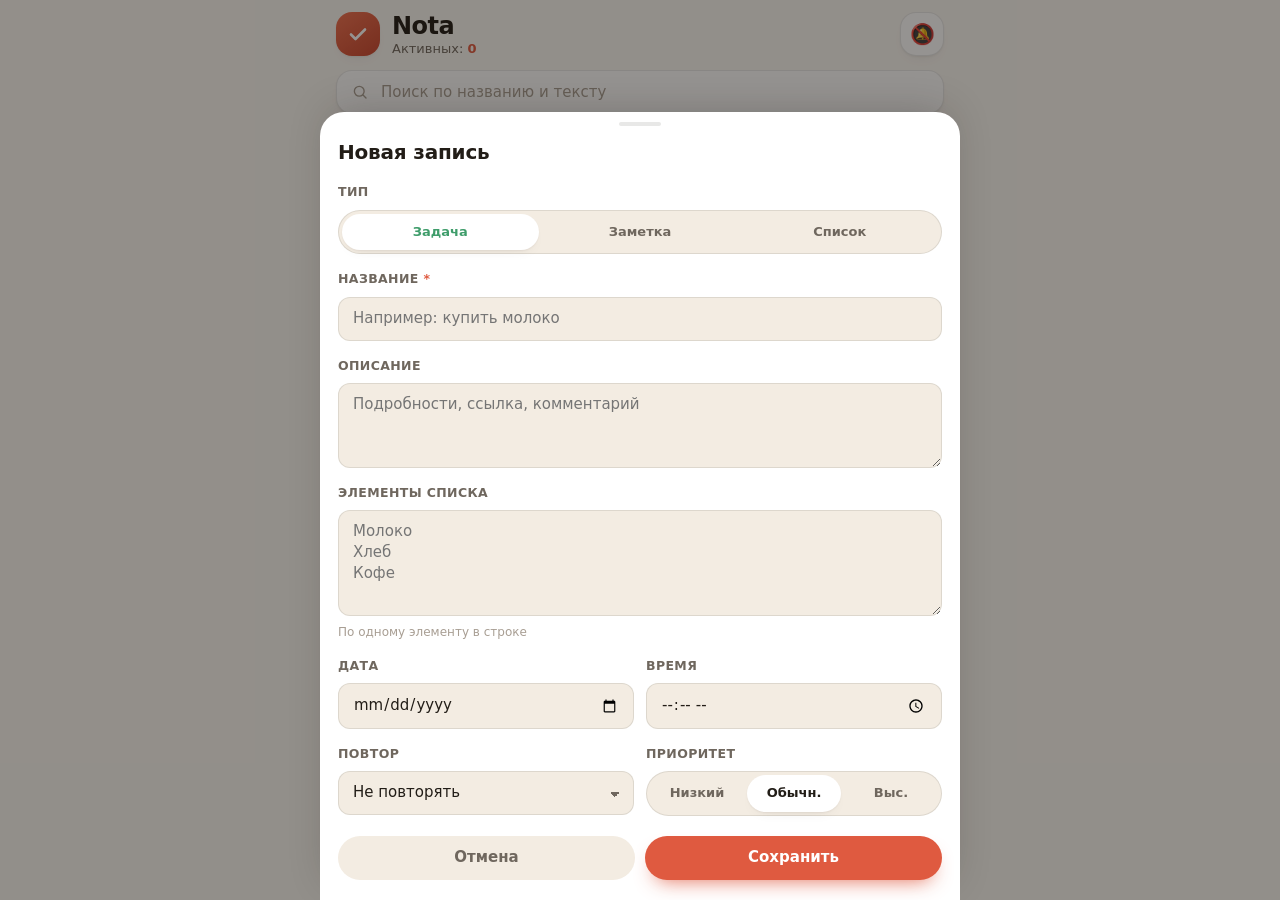
==== docs/index.html @ e09bd3b4 "Commit 11.09.2026 09:23" ====
<!DOCTYPE html>
<html lang="ru">
<head>
<meta charset="utf-8">
<meta name="viewport" content="width=device-width, initial-scale=1, viewport-fit=cover">
<title>Nota — заметки и задачи</title>
<meta name="description" content="Nota — заметки, задачи и списки дел с push-напоминаниями. Работает офлайн, данные хранятся на устройстве.">
<meta name="theme-color" content="#faf7f2">
<link rel="manifest" href="manifest.json">
<link rel="icon" href="icons/favicon.svg" type="image/svg+xml">
<link rel="apple-touch-icon" href="icons/apple-touch-icon.png">
<meta name="apple-mobile-web-app-capable" content="yes">
<meta name="mobile-web-app-capable" content="yes">
<meta name="apple-mobile-web-app-status-bar-style" content="default">
<link rel="stylesheet" href="style.css">
</head>
<body>

<!-- ===== Шапка: название, счётчик активных, кнопка push ===== -->
<header class="topbar">
  <div class="topbar__brand">
    <span class="topbar__logo" aria-hidden="true">
      <svg viewBox="0 0 24 24" fill="none"><path d="M5 12.5l4.5 4.5L19 7.5" stroke="currentColor" stroke-width="2.6" stroke-linecap="round" stroke-linejoin="round"/></svg>
    </span>
    <div class="topbar__text">
      <span class="topbar__name">Nota</span>
      <span class="topbar__counter">Активных: <b id="activeCount">0</b></span>
    </div>
  </div>
  <button type="button" id="pushBtn" class="iconbtn" aria-pressed="false" title="Включить напоминания">🔕</button>
</header>

<!-- ===== Поиск ===== -->
<div class="search">
  <svg viewBox="0 0 24 24" fill="none" aria-hidden="true"><circle cx="11" cy="11" r="6.5" stroke="currentColor" stroke-width="1.8"/><path d="M16 16l4 4" stroke="currentColor" stroke-width="1.8" stroke-linecap="round"/></svg>
  <input type="search" id="searchInput" placeholder="Поиск по названию и тексту" autocomplete="off" autocapitalize="sentences">
  <button type="button" id="searchClear" class="search__clear" hidden aria-label="Очистить поиск">✕</button>
</div>

<!-- ===== Список ===== -->
<main class="content">
  <h2 class="content__title" id="viewTitle">Сегодня</h2>
  <ul class="items" id="itemsList"></ul>
  <section class="empty" id="emptyState" hidden>
    <span class="empty__icon" id="emptyIcon">🗒️</span>
    <p class="empty__title" id="emptyTitle">Пока пусто</p>
    <p class="empty__text" id="emptyText">Нажмите «+», чтобы создать первую задачу.</p>
  </section>
</main>

<!-- ===== Кнопка создания ===== -->
<button type="button" class="fab" id="addBtn" aria-label="Добавить" title="Добавить">
  <svg viewBox="0 0 24 24" fill="none" aria-hidden="true"><path d="M12 5v14M5 12h14" stroke="currentColor" stroke-width="2.4" stroke-linecap="round"/></svg>
</button>

<!-- ===== Нижние вкладки ===== -->
<nav class="tabs" id="tabs" aria-label="Разделы">
  <button type="button" class="tabs__btn" data-view="today">
    <svg viewBox="0 0 24 24" fill="none" aria-hidden="true"><rect x="3.5" y="5" width="17" height="15" rx="3" stroke="currentColor" stroke-width="1.8"/><path d="M3.5 9.5h17M8 3.5v3M16 3.5v3" stroke="currentColor" stroke-width="1.8" stroke-linecap="round"/></svg>
    <span>Сегодня</span>
  </button>
  <button type="button" class="tabs__btn" data-view="all">
    <svg viewBox="0 0 24 24" fill="none" aria-hidden="true"><path d="M4 6.5h16M4 12h16M4 17.5h11" stroke="currentColor" stroke-width="1.8" stroke-linecap="round"/></svg>
    <span>Все</span>
  </button>
  <button type="button" class="tabs__btn" data-view="lists">
    <svg viewBox="0 0 24 24" fill="none" aria-hidden="true"><path d="M9 6.5h11M9 12h11M9 17.5h11" stroke="currentColor" stroke-width="1.8" stroke-linecap="round"/><circle cx="4.5" cy="6.5" r="1.6" fill="currentColor"/><circle cx="4.5" cy="12" r="1.6" fill="currentColor"/><circle cx="4.5" cy="17.5" r="1.6" fill="currentColor"/></svg>
    <span>Списки</span>
  </button>
  <button type="button" class="tabs__btn" data-view="archive">
    <svg viewBox="0 0 24 24" fill="none" aria-hidden="true"><rect x="3.5" y="4.5" width="17" height="4.5" rx="1.6" stroke="currentColor" stroke-width="1.8"/><path d="M5 9v8.5a2.5 2.5 0 0 0 2.5 2.5h9A2.5 2.5 0 0 0 19 17.5V9M10 13h4" stroke="currentColor" stroke-width="1.8" stroke-linecap="round"/></svg>
    <span>Архив</span>
  </button>
</nav>

<!-- ===== Нижняя шторка: создание и редактирование ===== -->
<div class="sheet" id="sheet" hidden>
  <div class="sheet__overlay" id="sheetOverlay"></div>
  <form class="sheet__panel" id="itemForm" novalidate>
    <div class="sheet__handle" aria-hidden="true"></div>
    <h2 class="sheet__title" id="sheetTitle">Новая запись</h2>

    <div class="field">
      <span class="field__label">Тип</span>
      <div class="segmented" role="radiogroup" aria-label="Тип записи">
        <label class="segmented__opt"><input type="radio" name="fType" value="task" checked><span>Задача</span></label>
        <label class="segmented__opt"><input type="radio" name="fType" value="note"><span>Заметка</span></label>
        <label class="segmented__opt"><input type="radio" name="fType" value="list"><span>Список</span></label>
      </div>
    </div>

    <div class="field">
      <label class="field__label" for="fTitle">Название <span class="req">*</span></label>
      <input class="field__input" type="text" id="fTitle" maxlength="80" placeholder="Например: купить молоко" autocomplete="off">
    </div>

    <div class="field" id="fieldBody">
      <label class="field__label" for="fBody">Описание</label>
      <textarea class="field__input field__input--area" id="fBody" rows="3" placeholder="Подробности, ссылка, комментарий"></textarea>
    </div>

    <div class="field" id="fieldItems" hidden>
      <label class="field__label" for="fItems">Элементы списка</label>
      <textarea class="field__input field__input--area" id="fItems" rows="4" placeholder="Молоко&#10;Хлеб&#10;Кофе"></textarea>
      <span class="field__hint">По одному элементу в строке</span>
    </div>

    <div class="field field--row">
      <div class="field__half">
        <label class="field__label" for="fDate">Дата</label>
        <input class="field__input" type="date" id="fDate">
      </div>
      <div class="field__half">
        <label class="field__label" for="fTime">Время</label>
        <input class="field__input" type="time" id="fTime">
      </div>
    </div>

    <div class="field field--row">
      <div class="field__half">
        <label class="field__label" for="fRepeat">Повтор</label>
        <select class="field__input" id="fRepeat">
          <option value="none">Не повторять</option>
          <option value="daily">Каждый день</option>
          <option value="weekly">Каждую неделю</option>
          <option value="monthly">Каждый месяц</option>
        </select>
      </div>
      <div class="field__half">
        <span class="field__label">Приоритет</span>
        <div class="segmented" role="radiogroup" aria-label="Приоритет">
          <label class="segmented__opt"><input type="radio" name="fPriority" value="low"><span>Низкий</span></label>
          <label class="segmented__opt"><input type="radio" name="fPriority" value="normal" checked><span>Обычн.</span></label>
          <label class="segmented__opt"><input type="radio" name="fPriority" value="high"><span>Выс.</span></label>
        </div>
      </div>
    </div>

    <p class="sheet__error" id="sheetError" role="alert" hidden></p>

    <div class="sheet__actions">
      <button type="button" class="btn btn--ghost" id="sheetCancel">Отмена</button>
      <button type="submit" class="btn btn--primary" id="sheetSave">Сохранить</button>
    </div>
  </form>
</div>

<!-- ===== Тосты ===== -->
<div class="toast" id="toast" role="status" aria-live="polite" hidden></div>

<script src="app.js"></script>
</body>
</html>
---- docs/style.css ----
/* ============================================================
   Nota — все стили приложения.
   Светлая дружелюбная тема + тёмная через prefers-color-scheme.
   Мобильный first: контент до 640px, тач-цели не меньше 44px,
   скругления 16px, мягкие тени, safe area для iPhone.
   ============================================================ */

:root {
  --bg: #faf7f2;
  --surface: #ffffff;
  --surface-2: #f3ece2;
  --ink: #221d17;
  --ink-2: #6f675e;
  --muted: #a89e93;
  --line: rgba(34, 29, 23, 0.10);

  --accent: #df5a40;
  --accent-strong: #c8462f;
  --accent-soft: #fdeae4;
  --amber: #dfa23c;
  --green: #3f9d6b;

  --radius: 16px;
  --radius-sm: 12px;
  --radius-pill: 999px;

  --shadow-sm: 0 1px 2px rgba(31, 26, 20, 0.05), 0 6px 16px -10px rgba(31, 26, 20, 0.14);
  --shadow-md: 0 2px 4px rgba(31, 26, 20, 0.06), 0 14px 30px -16px rgba(31, 26, 20, 0.22);
  --shadow-lg: 0 -10px 40px -12px rgba(31, 26, 20, 0.28);

  --tap: 44px;
  --tabs-h: 60px;
}

@media (prefers-color-scheme: dark) {
  :root {
    --bg: #17140f;
    --surface: #211d17;
    --surface-2: #2b2620;
    --ink: #f3ece2;
    --ink-2: #b6aca0;
    --muted: #857b6f;
    --line: rgba(243, 236, 226, 0.12);

    --accent: #ef7053;
    --accent-strong: #d9573c;
    --accent-soft: #3a231b;
    --green: #57b682;
    --amber: #e8b45f;

    --shadow-sm: 0 1px 2px rgba(0, 0, 0, 0.4);
    --shadow-md: 0 2px 6px rgba(0, 0, 0, 0.45), 0 14px 30px -16px rgba(0, 0, 0, 0.6);
    --shadow-lg: 0 -10px 40px -12px rgba(0, 0, 0, 0.7);
  }
}

* { box-sizing: border-box; }

html { -webkit-text-size-adjust: 100%; }

body {
  margin: 0;
  font-family: system-ui, -apple-system, "Segoe UI", Roboto, sans-serif;
  font-size: 16px;
  line-height: 1.45;
  color: var(--ink);
  background: var(--bg);
  min-height: 100vh;
  max-width: 640px;
  margin-inline: auto;
  padding: calc(12px + env(safe-area-inset-top)) 16px
           calc(var(--tabs-h) + env(safe-area-inset-bottom) + 96px);
  -webkit-tap-highlight-color: transparent;
}

button { font: inherit; color: inherit; background: none; border: 0; padding: 0; cursor: pointer; }
input, textarea, select { font: inherit; color: inherit; }

:focus-visible { outline: 2px solid var(--accent); outline-offset: 2px; }

/* ===== Шапка ===== */

.topbar {
  display: flex;
  align-items: center;
  justify-content: space-between;
  gap: 12px;
  margin-bottom: 14px;
}

.topbar__brand { display: flex; align-items: center; gap: 12px; min-width: 0; }

.topbar__logo {
  width: 44px;
  height: 44px;
  flex: none;
  border-radius: var(--radius);
  display: grid;
  place-items: center;
  color: #fff;
  background: linear-gradient(145deg, #f0704f, var(--accent-strong));
  box-shadow: var(--shadow-sm);
}

.topbar__logo svg { width: 24px; height: 24px; }

.topbar__text { display: flex; flex-direction: column; line-height: 1.2; min-width: 0; }

.topbar__name { font-size: 24px; font-weight: 700; letter-spacing: -0.02em; }

.topbar__counter { font-size: 13px; color: var(--ink-2); }
.topbar__counter b { color: var(--accent); font-weight: 700; }

.iconbtn {
  width: var(--tap);
  height: var(--tap);
  flex: none;
  border-radius: var(--radius);
  display: grid;
  place-items: center;
  font-size: 20px;
  background: var(--surface);
  border: 1px solid var(--line);
  box-shadow: var(--shadow-sm);
  transition: transform 0.15s ease, background 0.15s ease;
}

.iconbtn:active { transform: scale(0.94); }
.iconbtn[aria-pressed="true"] { background: var(--accent-soft); border-color: var(--accent); }
.iconbtn.is-muted { opacity: 0.55; }

/* ===== Поиск ===== */

.search {
  display: flex;
  align-items: center;
  gap: 10px;
  padding: 0 14px;
  height: var(--tap);
  margin-bottom: 16px;
  border-radius: var(--radius);
  background: var(--surface);
  border: 1px solid var(--line);
  box-shadow: var(--shadow-sm);
  color: var(--muted);
}

.search svg { width: 18px; height: 18px; flex: none; }

.search input {
  flex: 1;
  min-width: 0;
  height: 100%;
  border: 0;
  background: none;
  font-size: 15px;
}

.search input::-webkit-search-cancel-button { display: none; }
.search input::placeholder { color: var(--muted); }

.search__clear { width: 28px; height: 28px; border-radius: var(--radius-pill); color: var(--muted); font-size: 14px; }

/* ===== Список ===== */

.content__title {
  margin: 0 0 10px;
  font-size: 15px;
  font-weight: 700;
  letter-spacing: 0.02em;
  color: var(--ink-2);
  text-transform: uppercase;
}

.items { list-style: none; margin: 0; padding: 0; display: flex; flex-direction: column; gap: 10px; }

.item {
  position: relative;
  overflow: hidden;
  border-radius: var(--radius);
  background: var(--surface);
  border: 1px solid var(--line);
  box-shadow: var(--shadow-sm);
}

.item__inner {
  position: relative;
  z-index: 1;
  display: flex;
  align-items: flex-start;
  gap: 12px;
  padding: 14px;
  background: var(--surface);
  transition: transform 0.18s ease;
  will-change: transform;
}

.item.is-swiping .item__inner { transition: none; }

.item__danger {
  position: absolute;
  inset: 0 0 0 auto;
  width: 96px;
  display: flex;
  align-items: center;
  justify-content: flex-end;
  gap: 6px;
  padding-right: 18px;
  border-radius: var(--radius);
  background: var(--accent);
  color: #fff;
  font-size: 13px;
  font-weight: 700;
}

.item--done { opacity: 0.62; }
.item--done .item__title { text-decoration: line-through; color: var(--ink-2); }

.item.is-checked { animation: pop 0.35s ease; }

@keyframes pop {
  0% { transform: scale(1); }
  45% { transform: scale(1.025); }
  100% { transform: scale(1); }
}

.item.is-flash { animation: flash 1.1s ease 2; }

@keyframes flash {
  0%, 100% { box-shadow: var(--shadow-sm); }
  50% { box-shadow: 0 0 0 3px var(--accent-soft), 0 0 0 4px var(--accent); }
}

/* Чекбокс — тач-цель 44px вокруг видимого кружка 26px */

.check {
  width: var(--tap);
  height: var(--tap);
  margin: -9px 0 -9px -9px;
  flex: none;
  display: grid;
  place-items: center;
}

.check__box {
  width: 26px;
  height: 26px;
  border-radius: var(--radius-pill);
  border: 2px solid var(--muted);
  display: grid;
  place-items: center;
  color: transparent;
  transition: background 0.18s ease, border-color 0.18s ease, color 0.18s ease;
}

.check__box svg { width: 14px; height: 14px; }

.item--done .check__box,
.check__box.is-on { background: var(--green); border-color: var(--green); color: #fff; }

.item__body { flex: 1; min-width: 0; }

.item__title { margin: 0; font-size: 16px; font-weight: 600; overflow-wrap: anywhere; }

.item__badge {
  display: inline-block;
  margin-right: 6px;
  font-size: 13px;
  font-weight: 700;
  color: var(--muted);
}

.item__desc {
  margin: 4px 0 0;
  font-size: 14px;
  color: var(--ink-2);
  white-space: pre-wrap;
  overflow-wrap: anywhere;
}

.item__meta { display: flex; flex-wrap: wrap; align-items: center; gap: 6px 10px; margin-top: 8px; }

.tag {
  display: inline-flex;
  align-items: center;
  gap: 5px;
  font-size: 12.5px;
  font-weight: 600;
  color: var(--ink-2);
}

.tag--due { color: var(--accent); }
.tag--done { color: var(--green); }

.dot { width: 8px; height: 8px; border-radius: var(--radius-pill); flex: none; }
.dot--low { background: var(--green); }
.dot--normal { background: var(--amber); }
.dot--high { background: var(--accent); }

/* Вложенные элементы списка */

.item__sub { list-style: none; margin: 10px 0 0; padding: 0; display: flex; flex-direction: column; gap: 2px; }

.subitem { display: flex; align-items: center; gap: 8px; min-height: 36px; font-size: 14.5px; cursor: pointer; }

.subitem__box {
  width: 20px;
  height: 20px;
  flex: none;
  border-radius: 6px;
  border: 2px solid var(--muted);
  display: grid;
  place-items: center;
  color: transparent;
  transition: background 0.15s ease, border-color 0.15s ease;
}

.subitem__box svg { width: 12px; height: 12px; }

.subitem.is-on .subitem__box { background: var(--green); border-color: var(--green); color: #fff; }
.subitem.is-on .subitem__text { text-decoration: line-through; color: var(--ink-2); }

.item__progress { font-size: 12.5px; font-weight: 700; color: var(--muted); }

/* ===== Пустое состояние ===== */

.empty {
  display: flex;
  flex-direction: column;
  align-items: center;
  gap: 4px;
  padding: 40px 20px;
  text-align: center;
  border-radius: var(--radius);
  border: 1.5px dashed var(--line);
  color: var(--muted);
}

.empty__icon { font-size: 40px; }
.empty__title { margin: 6px 0 0; font-size: 17px; font-weight: 700; color: var(--ink); }
.empty__text { margin: 0; font-size: 14px; max-width: 30ch; }

/* ===== Плавающая кнопка ===== */

.fab {
  position: fixed;
  right: max(18px, calc(50% - 320px + 18px));
  bottom: calc(var(--tabs-h) + env(safe-area-inset-bottom) + 18px);
  width: 58px;
  height: 58px;
  border-radius: var(--radius);
  display: grid;
  place-items: center;
  color: #fff;
  background: var(--accent);
  box-shadow: 0 12px 26px -10px rgba(223, 90, 64, 0.8);
  z-index: 20;
  transition: transform 0.15s ease, background 0.15s ease;
}

.fab:active { transform: scale(0.93); }
.fab svg { width: 26px; height: 26px; }

/* ===== Нижние вкладки ===== */

.tabs {
  position: fixed;
  left: 0;
  right: 0;
  bottom: 0;
  z-index: 15;
  display: grid;
  grid-template-columns: repeat(4, 1fr);
  gap: 2px;
  max-width: 640px;
  margin-inline: auto;
  padding: 6px 8px calc(6px + env(safe-area-inset-bottom));
  background: color-mix(in srgb, var(--surface) 92%, transparent);
  backdrop-filter: blur(12px);
  -webkit-backdrop-filter: blur(12px);
  border-top: 1px solid var(--line);
}

.tabs__btn {
  min-height: var(--tap);
  border-radius: var(--radius-sm);
  display: flex;
  flex-direction: column;
  align-items: center;
  justify-content: center;
  gap: 3px;
  font-size: 11px;
  font-weight: 600;
  color: var(--muted);
  transition: color 0.15s ease, background 0.15s ease;
}

.tabs__btn svg { width: 22px; height: 22px; }
.tabs__btn:active { background: var(--surface-2); }
.tabs__btn.is-active { color: var(--accent); background: var(--accent-soft); }

/* ===== Нижняя шторка ===== */

.sheet { position: fixed; inset: 0; z-index: 30; display: flex; align-items: flex-end; }

.sheet__overlay {
  position: absolute;
  inset: 0;
  background: rgba(20, 16, 12, 0.45);
  animation: fade 0.18s ease;
}

@keyframes fade { from { opacity: 0; } to { opacity: 1; } }

.sheet__panel {
  position: relative;
  width: 100%;
  max-width: 640px;
  margin-inline: auto;
  max-height: 92vh;
  overflow-y: auto;
  -webkit-overflow-scrolling: touch;
  padding: 10px 18px calc(20px + env(safe-area-inset-bottom));
  border-radius: 24px 24px 0 0;
  background: var(--surface);
  box-shadow: var(--shadow-lg);
  animation: rise 0.22s cubic-bezier(0.22, 1, 0.36, 1);
}

@keyframes rise { from { transform: translateY(100%); } to { transform: translateY(0); } }

.sheet__handle {
  width: 42px;
  height: 4px;
  margin: 0 auto 12px;
  border-radius: var(--radius-pill);
  background: var(--line);
}

.sheet__title { margin: 0 0 16px; font-size: 20px; font-weight: 700; letter-spacing: -0.01em; }

.sheet__error {
  margin: 14px 0 0;
  padding: 10px 12px;
  border-radius: var(--radius-sm);
  background: var(--accent-soft);
  color: var(--accent-strong);
  font-size: 14px;
  font-weight: 600;
}

.sheet__actions { display: flex; gap: 10px; margin-top: 20px; }
.sheet__actions .btn { flex: 1; }

/* ===== Поля формы ===== */

.field { display: flex; flex-direction: column; gap: 8px; margin-bottom: 16px; }
.field:last-of-type { margin-bottom: 0; }

.field--row { flex-direction: row; gap: 12px; }
.field__half { flex: 1; min-width: 0; display: flex; flex-direction: column; gap: 8px; }

.field__label { font-size: 12.5px; font-weight: 700; letter-spacing: 0.03em; text-transform: uppercase; color: var(--ink-2); }
.req { color: var(--accent); }

.field__input {
  width: 100%;
  min-height: var(--tap);
  padding: 10px 14px;
  border-radius: var(--radius-sm);
  border: 1px solid var(--line);
  background: var(--surface-2);
  font-size: 15px;
}

.field__input:focus { outline: 2px solid var(--accent); outline-offset: 1px; }
.field__input--area { resize: vertical; min-height: 74px; line-height: 1.4; }
.field__hint { font-size: 12px; color: var(--muted); }

select.field__input { appearance: none; background-image: linear-gradient(45deg, transparent 50%, var(--ink-2) 50%), linear-gradient(135deg, var(--ink-2) 50%, transparent 50%); background-position: calc(100% - 18px) 20px, calc(100% - 13px) 20px; background-size: 5px 5px, 5px 5px; background-repeat: no-repeat; }

.segmented { display: flex; gap: 3px; padding: 3px; border-radius: var(--radius-pill); background: var(--surface-2); border: 1px solid var(--line); }

.segmented__opt { flex: 1; }
.segmented__opt input { position: absolute; opacity: 0; pointer-events: none; }

.segmented__opt span {
  display: block;
  padding: 9px 4px;
  text-align: center;
  border-radius: var(--radius-pill);
  font-size: 13px;
  font-weight: 600;
  color: var(--ink-2);
  cursor: pointer;
  transition: background 0.15s ease, color 0.15s ease;
}

.segmented__opt input:checked + span { background: var(--surface); color: var(--ink); box-shadow: var(--shadow-sm); }
.segmented__opt:last-child input:checked + span { color: var(--accent); }
.segmented__opt:first-child input:checked + span { color: var(--green); }

/* ===== Кнопки ===== */

.btn {
  display: inline-flex;
  align-items: center;
  justify-content: center;
  min-height: var(--tap);
  padding: 10px 18px;
  border-radius: var(--radius-pill);
  font-size: 15px;
  font-weight: 700;
  transition: transform 0.15s ease, background 0.15s ease;
}

.btn:active { transform: scale(0.97); }
.btn--primary { background: var(--accent); color: #fff; box-shadow: 0 10px 20px -10px rgba(223, 90, 64, 0.9); }
.btn--ghost { background: var(--surface-2); color: var(--ink-2); }

/* ===== Тост ===== */

.toast {
  position: fixed;
  left: 50%;
  bottom: calc(var(--tabs-h) + env(safe-area-inset-bottom) + 92px);
  transform: translateX(-50%);
  z-index: 40;
  max-width: min(92vw, 420px);
  padding: 12px 18px;
  border-radius: var(--radius);
  background: var(--ink);
  color: var(--bg);
  font-size: 14px;
  font-weight: 600;
  text-align: center;
  box-shadow: var(--shadow-lg);
  animation: toast-in 0.2s ease;
}

@keyframes toast-in { from { opacity: 0; transform: translate(-50%, 10px); } to { opacity: 1; transform: translate(-50%, 0); } }

/* ===== Широкие экраны ===== */

@media (min-width: 680px) {
  .fab { right: calc(50% - 320px + 18px); }
}

@media (prefers-reduced-motion: reduce) {
  *, *::before, *::after { animation-duration: 0.01ms !important; transition-duration: 0.01ms !important; }
}
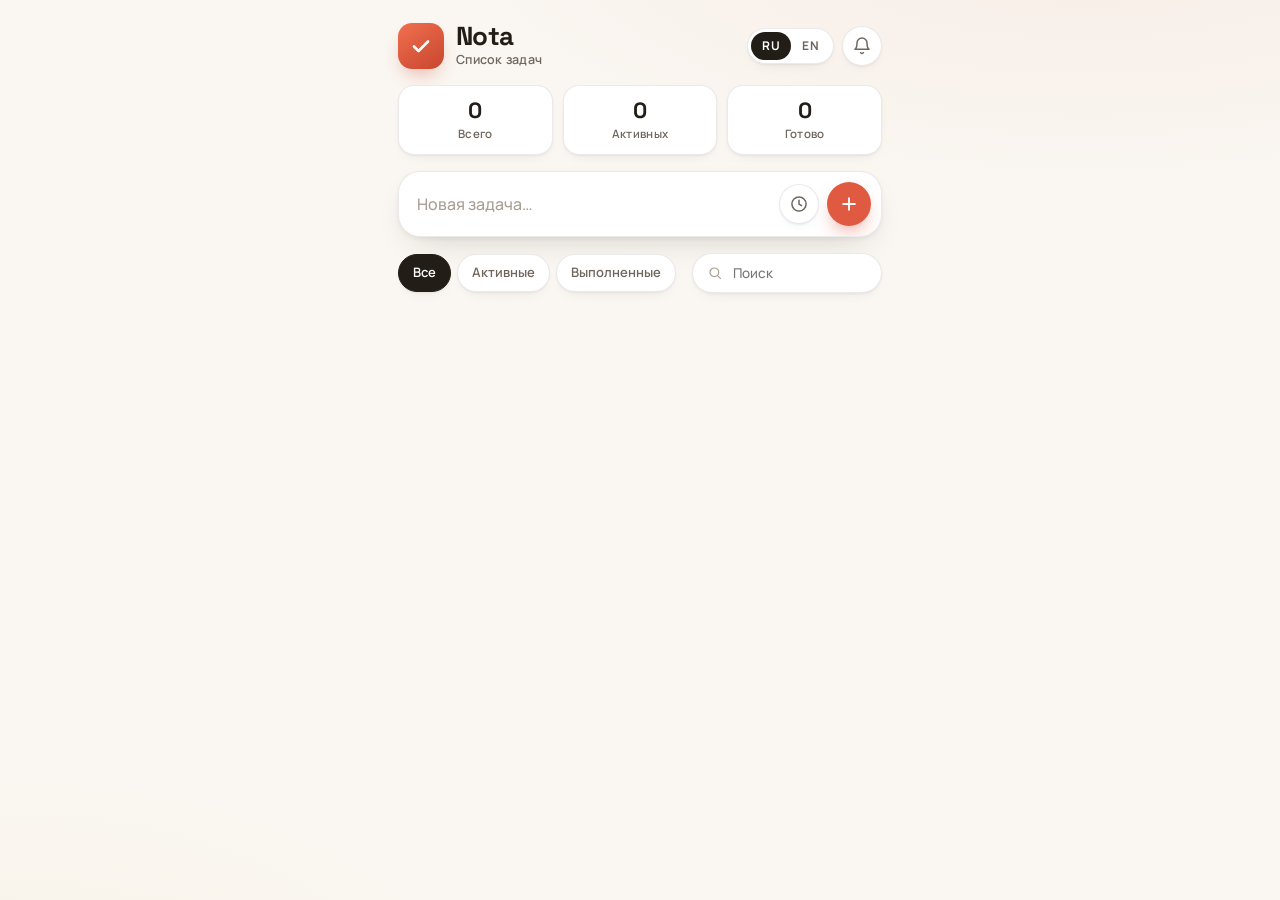
==== commit a30e9733: "Move myapp to docs for GitHub Pages" ====
--- a/docs/index.html
+++ b/docs/index.html
@@ -1,153 +1,161 @@
 <!DOCTYPE html>
 <html lang="ru">
 <head>
-<meta charset="utf-8">
-<meta name="viewport" content="width=device-width, initial-scale=1, viewport-fit=cover">
-<title>Nota — заметки и задачи</title>
-<meta name="description" content="Nota — заметки, задачи и списки дел с push-напоминаниями. Работает офлайн, данные хранятся на устройстве.">
-<meta name="theme-color" content="#faf7f2">
-<link rel="manifest" href="manifest.json">
-<link rel="icon" href="icons/favicon.svg" type="image/svg+xml">
-<link rel="apple-touch-icon" href="icons/apple-touch-icon.png">
-<meta name="apple-mobile-web-app-capable" content="yes">
-<meta name="mobile-web-app-capable" content="yes">
-<meta name="apple-mobile-web-app-status-bar-style" content="default">
-<link rel="stylesheet" href="style.css">
+  <meta charset="UTF-8" />
+  <meta name="viewport" content="width=device-width, initial-scale=1.0, viewport-fit=cover" />
+  <title>Nota — список задач</title>
+  <meta name="description" content="Nota — компактный PWA-список задач с напоминаниями. Работает офлайн, данные хранятся локально." />
+  <meta name="theme-color" content="#faf7f2" />
+  <link rel="manifest" href="./manifest.webmanifest" />
+  <link rel="icon" href="./icons/favicon.svg" type="image/svg+xml" />
+  <link rel="apple-touch-icon" href="./icons/apple-touch-icon.png" />
+  <meta name="apple-mobile-web-app-capable" content="yes" />
+  <meta name="apple-mobile-web-app-status-bar-style" content="default" />
+  <link rel="preconnect" href="https://fonts.googleapis.com" />
+  <link rel="preconnect" href="https://fonts.gstatic.com" crossorigin />
+  <link href="https://fonts.googleapis.com/css2?family=Manrope:wght@400;500;600;700&family=Space+Grotesk:wght@500;600;700&display=swap" rel="stylesheet" />
+  <link rel="stylesheet" href="./styles.css" />
 </head>
 <body>
+  <div class="app">
 
-<!-- ===== Шапка: название, счётчик активных, кнопка push ===== -->
-<header class="topbar">
-  <div class="topbar__brand">
-    <span class="topbar__logo" aria-hidden="true">
-      <svg viewBox="0 0 24 24" fill="none"><path d="M5 12.5l4.5 4.5L19 7.5" stroke="currentColor" stroke-width="2.6" stroke-linecap="round" stroke-linejoin="round"/></svg>
-    </span>
-    <div class="topbar__text">
-      <span class="topbar__name">Nota</span>
-      <span class="topbar__counter">Активных: <b id="activeCount">0</b></span>
-    </div>
-  </div>
-  <button type="button" id="pushBtn" class="iconbtn" aria-pressed="false" title="Включить напоминания">🔕</button>
-</header>
+    <!-- ===== Header ===== -->
+    <header class="header">
+      <div class="brand">
+        <span class="brand__logo" aria-hidden="true">
+          <svg viewBox="0 0 24 24" fill="none"><path d="M5 12.5l4.5 4.5L19 7.5" stroke="currentColor" stroke-width="2.6" stroke-linecap="round" stroke-linejoin="round"/></svg>
+        </span>
+        <div class="brand__text">
+          <h1 class="brand__name">Nota</h1>
+          <p class="brand__tag" data-i18n="tagline">Список задач</p>
+        </div>
+      </div>
+      <div class="header__actions">
+        <div class="lang-switch" role="group" aria-label="Язык / Language">
+          <button type="button" class="lang-switch__btn is-active" data-lang="ru">RU</button>
+          <button type="button" class="lang-switch__btn" data-lang="en">EN</button>
+        </div>
+        <button type="button" id="bellBtn" class="icon-btn" data-i18n-title="notif_enable" data-i18n-aria="notif_enable" title="Включить напоминания">
+          <svg viewBox="0 0 24 24" fill="none" aria-hidden="true"><path d="M18 8.5a6 6 0 1 0-12 0c0 6-2.5 7.5-2.5 7.5h17S18 14.5 18 8.5" stroke="currentColor" stroke-width="1.8" stroke-linecap="round" stroke-linejoin="round"/><path d="M13.7 20a2 2 0 0 1-3.4 0" stroke="currentColor" stroke-width="1.8" stroke-linecap="round"/></svg>
+          <span class="icon-btn__dot" hidden></span>
+        </button>
+      </div>
+    </header>
 
-<!-- ===== Поиск ===== -->
-<div class="search">
-  <svg viewBox="0 0 24 24" fill="none" aria-hidden="true"><circle cx="11" cy="11" r="6.5" stroke="currentColor" stroke-width="1.8"/><path d="M16 16l4 4" stroke="currentColor" stroke-width="1.8" stroke-linecap="round"/></svg>
-  <input type="search" id="searchInput" placeholder="Поиск по названию и тексту" autocomplete="off" autocapitalize="sentences">
-  <button type="button" id="searchClear" class="search__clear" hidden aria-label="Очистить поиск">✕</button>
-</div>
+    <!-- ===== Stats ===== -->
+    <section class="stats" aria-label="Статистика">
+      <div class="stat"><span class="stat__num" id="statTotal">0</span><span class="stat__label" data-i18n="stat_total">Всего</span></div>
+      <div class="stat"><span class="stat__num" id="statActive">0</span><span class="stat__label" data-i18n="stat_active">Активных</span></div>
+      <div class="stat"><span class="stat__num" id="statDone">0</span><span class="stat__label" data-i18n="stat_done">Готово</span></div>
+    </section>
 
-<!-- ===== Список ===== -->
-<main class="content">
-  <h2 class="content__title" id="viewTitle">Сегодня</h2>
-  <ul class="items" id="itemsList"></ul>
-  <section class="empty" id="emptyState" hidden>
-    <span class="empty__icon" id="emptyIcon">🗒️</span>
-    <p class="empty__title" id="emptyTitle">Пока пусто</p>
-    <p class="empty__text" id="emptyText">Нажмите «+», чтобы создать первую задачу.</p>
-  </section>
-</main>
+    <!-- ===== Add form ===== -->
+    <form id="addForm" class="add" autocomplete="off">
+      <div class="add__row">
+        <input id="titleInput" class="add__input" type="text" maxlength="200" required
+               data-i18n-placeholder="add_placeholder" placeholder="Новая задача…" aria-label="Новая задача" />
+        <button type="button" id="toggleDetails" class="icon-btn add__more" aria-expanded="false"
+                data-i18n-title="more_options" title="Параметры">
+          <svg viewBox="0 0 24 24" fill="none" aria-hidden="true"><circle cx="12" cy="12" r="8.5" stroke="currentColor" stroke-width="1.8"/><path d="M12 7.5V12l3 2" stroke="currentColor" stroke-width="1.8" stroke-linecap="round"/></svg>
+        </button>
+        <button type="submit" class="add__btn" data-i18n-title="add_title" title="Добавить">
+          <svg viewBox="0 0 24 24" fill="none" aria-hidden="true"><path d="M12 5v14M5 12h14" stroke="currentColor" stroke-width="2.2" stroke-linecap="round"/></svg>
+        </button>
+      </div>
+      <div id="addDetails" class="add__details" hidden>
+        <div class="field">
+          <label class="field__label" for="addDue" data-i18n="details_due">Дата и время</label>
+          <input id="addDue" class="field__input" type="datetime-local" />
+        </div>
+        <div class="field">
+          <span class="field__label" data-i18n="details_priority">Приоритет</span>
+          <div class="segmented" role="radiogroup">
+            <label class="segmented__opt"><input type="radio" name="addPriority" value="low" /><span data-i18n="priority_low">Низкий</span></label>
+            <label class="segmented__opt"><input type="radio" name="addPriority" value="normal" checked /><span data-i18n="priority_normal">Обычный</span></label>
+            <label class="segmented__opt"><input type="radio" name="addPriority" value="high" /><span data-i18n="priority_high">Высокий</span></label>
+          </div>
+        </div>
+        <label class="switch">
+          <input id="addReminder" type="checkbox" />
+          <span class="switch__track"></span>
+          <span class="switch__text" data-i18n="reminder">Напомнить</span>
+        </label>
+      </div>
+    </form>
 
-<!-- ===== Кнопка создания ===== -->
-<button type="button" class="fab" id="addBtn" aria-label="Добавить" title="Добавить">
-  <svg viewBox="0 0 24 24" fill="none" aria-hidden="true"><path d="M12 5v14M5 12h14" stroke="currentColor" stroke-width="2.4" stroke-linecap="round"/></svg>
-</button>
-
-<!-- ===== Нижние вкладки ===== -->
-<nav class="tabs" id="tabs" aria-label="Разделы">
-  <button type="button" class="tabs__btn" data-view="today">
-    <svg viewBox="0 0 24 24" fill="none" aria-hidden="true"><rect x="3.5" y="5" width="17" height="15" rx="3" stroke="currentColor" stroke-width="1.8"/><path d="M3.5 9.5h17M8 3.5v3M16 3.5v3" stroke="currentColor" stroke-width="1.8" stroke-linecap="round"/></svg>
-    <span>Сегодня</span>
-  </button>
-  <button type="button" class="tabs__btn" data-view="all">
-    <svg viewBox="0 0 24 24" fill="none" aria-hidden="true"><path d="M4 6.5h16M4 12h16M4 17.5h11" stroke="currentColor" stroke-width="1.8" stroke-linecap="round"/></svg>
-    <span>Все</span>
-  </button>
-  <button type="button" class="tabs__btn" data-view="lists">
-    <svg viewBox="0 0 24 24" fill="none" aria-hidden="true"><path d="M9 6.5h11M9 12h11M9 17.5h11" stroke="currentColor" stroke-width="1.8" stroke-linecap="round"/><circle cx="4.5" cy="6.5" r="1.6" fill="currentColor"/><circle cx="4.5" cy="12" r="1.6" fill="currentColor"/><circle cx="4.5" cy="17.5" r="1.6" fill="currentColor"/></svg>
-    <span>Списки</span>
-  </button>
-  <button type="button" class="tabs__btn" data-view="archive">
-    <svg viewBox="0 0 24 24" fill="none" aria-hidden="true"><rect x="3.5" y="4.5" width="17" height="4.5" rx="1.6" stroke="currentColor" stroke-width="1.8"/><path d="M5 9v8.5a2.5 2.5 0 0 0 2.5 2.5h9A2.5 2.5 0 0 0 19 17.5V9M10 13h4" stroke="currentColor" stroke-width="1.8" stroke-linecap="round"/></svg>
-    <span>Архив</span>
-  </button>
-</nav>
-
-<!-- ===== Нижняя шторка: создание и редактирование ===== -->
-<div class="sheet" id="sheet" hidden>
-  <div class="sheet__overlay" id="sheetOverlay"></div>
-  <form class="sheet__panel" id="itemForm" novalidate>
-    <div class="sheet__handle" aria-hidden="true"></div>
-    <h2 class="sheet__title" id="sheetTitle">Новая запись</h2>
-
-    <div class="field">
-      <span class="field__label">Тип</span>
-      <div class="segmented" role="radiogroup" aria-label="Тип записи">
-        <label class="segmented__opt"><input type="radio" name="fType" value="task" checked><span>Задача</span></label>
-        <label class="segmented__opt"><input type="radio" name="fType" value="note"><span>Заметка</span></label>
-        <label class="segmented__opt"><input type="radio" name="fType" value="list"><span>Список</span></label>
+    <!-- ===== Filters & search ===== -->
+    <div class="toolbar">
+      <div class="filters" role="group" aria-label="Фильтр">
+        <button type="button" class="chip is-active" data-filter="all" data-i18n="filter_all">Все</button>
+        <button type="button" class="chip" data-filter="active" data-i18n="filter_active">Активные</button>
+        <button type="button" class="chip" data-filter="done" data-i18n="filter_done">Выполненные</button>
       </div>
+      <label class="search">
+        <svg viewBox="0 0 24 24" fill="none" aria-hidden="true"><circle cx="11" cy="11" r="6.5" stroke="currentColor" stroke-width="1.8"/><path d="M16 16l4 4" stroke="currentColor" stroke-width="1.8" stroke-linecap="round"/></svg>
+        <input id="searchInput" type="search" data-i18n-placeholder="search_placeholder" placeholder="Поиск" aria-label="Поиск" />
+      </label>
     </div>
 
-    <div class="field">
-      <label class="field__label" for="fTitle">Название <span class="req">*</span></label>
-      <input class="field__input" type="text" id="fTitle" maxlength="80" placeholder="Например: купить молоко" autocomplete="off">
-    </div>
+    <!-- ===== Task list ===== -->
+    <main class="content">
+      <ul id="taskList" class="tasks"></ul>
+      <div id="emptyState" class="empty" hidden>
+        <svg class="empty__img" viewBox="0 0 96 96" fill="none" aria-hidden="true">
+          <rect x="14" y="10" width="68" height="76" rx="14" stroke="currentColor" stroke-width="3"/>
+          <path d="M30 34h24M30 48h36M30 62h18" stroke="currentColor" stroke-width="3" stroke-linecap="round"/>
+          <circle cx="70" cy="66" r="16" fill="var(--accent-soft)"/>
+          <path d="M63 66.5l5 5 9-10" stroke="var(--accent)" stroke-width="3.4" stroke-linecap="round" stroke-linejoin="round"/>
+        </svg>
+        <p class="empty__title" id="emptyTitle">Пока пусто</p>
+        <p class="empty__text" id="emptyText">Добавьте первую задачу — она появится здесь.</p>
+      </div>
+    </main>
+  </div>
 
-    <div class="field" id="fieldBody">
-      <label class="field__label" for="fBody">Описание</label>
-      <textarea class="field__input field__input--area" id="fBody" rows="3" placeholder="Подробности, ссылка, комментарий"></textarea>
-    </div>
-
-    <div class="field" id="fieldItems" hidden>
-      <label class="field__label" for="fItems">Элементы списка</label>
-      <textarea class="field__input field__input--area" id="fItems" rows="4" placeholder="Молоко&#10;Хлеб&#10;Кофе"></textarea>
-      <span class="field__hint">По одному элементу в строке</span>
-    </div>
-
-    <div class="field field--row">
-      <div class="field__half">
-        <label class="field__label" for="fDate">Дата</label>
-        <input class="field__input" type="date" id="fDate">
+  <!-- ===== Edit dialog ===== -->
+  <dialog id="editDialog" class="dialog">
+    <form id="editForm" class="dialog__form" method="dialog">
+      <h2 class="dialog__title" data-i18n="edit_title">Редактировать задачу</h2>
+      <div class="field">
+        <label class="field__label" for="editTitle" data-i18n="field_title">Задача</label>
+        <input id="editTitle" class="field__input" type="text" maxlength="200" required />
       </div>
-      <div class="field__half">
-        <label class="field__label" for="fTime">Время</label>
-        <input class="field__input" type="time" id="fTime">
-      </div>
-    </div>
-
-    <div class="field field--row">
-      <div class="field__half">
-        <label class="field__label" for="fRepeat">Повтор</label>
-        <select class="field__input" id="fRepeat">
-          <option value="none">Не повторять</option>
-          <option value="daily">Каждый день</option>
-          <option value="weekly">Каждую неделю</option>
-          <option value="monthly">Каждый месяц</option>
-        </select>
-      </div>
-      <div class="field__half">
-        <span class="field__label">Приоритет</span>
-        <div class="segmented" role="radiogroup" aria-label="Приоритет">
-          <label class="segmented__opt"><input type="radio" name="fPriority" value="low"><span>Низкий</span></label>
-          <label class="segmented__opt"><input type="radio" name="fPriority" value="normal" checked><span>Обычн.</span></label>
-          <label class="segmented__opt"><input type="radio" name="fPriority" value="high"><span>Выс.</span></label>
+      <div class="field">
+        <label class="field__label" for="editDue" data-i18n="details_due">Дата и время</label>
+        <div class="field__row">
+          <input id="editDue" class="field__input" type="datetime-local" />
+          <button type="button" id="clearDue" class="btn btn--ghost btn--sm" data-i18n="clear">Убрать</button>
         </div>
       </div>
-    </div>
+      <div class="field">
+        <span class="field__label" data-i18n="details_priority">Приоритет</span>
+        <div class="segmented" role="radiogroup">
+          <label class="segmented__opt"><input type="radio" name="editPriority" value="low" /><span data-i18n="priority_low">Низкий</span></label>
+          <label class="segmented__opt"><input type="radio" name="editPriority" value="normal" /><span data-i18n="priority_normal">Обычный</span></label>
+          <label class="segmented__opt"><input type="radio" name="editPriority" value="high" /><span data-i18n="priority_high">Высокий</span></label>
+        </div>
+      </div>
+      <label class="switch">
+        <input id="editReminder" type="checkbox" />
+        <span class="switch__track"></span>
+        <span class="switch__text" data-i18n="reminder">Напомнить</span>
+      </label>
+      <div class="dialog__actions">
+        <button type="button" id="editDelete" class="btn btn--danger-ghost" data-i18n="delete">Удалить</button>
+        <div class="dialog__actions-right">
+          <button type="button" id="editCancel" class="btn btn--ghost" data-i18n="cancel">Отмена</button>
+          <button type="submit" class="btn btn--primary" data-i18n="save">Сохранить</button>
+        </div>
+      </div>
+    </form>
+  </dialog>
 
-    <p class="sheet__error" id="sheetError" role="alert" hidden></p>
+  <!-- ===== Toast ===== -->
+  <div id="toast" class="toast" role="status" aria-live="polite" hidden>
+    <span id="toastText"></span>
+    <button type="button" id="toastAction" class="toast__action" hidden></button>
+  </div>
 
-    <div class="sheet__actions">
-      <button type="button" class="btn btn--ghost" id="sheetCancel">Отмена</button>
-      <button type="submit" class="btn btn--primary" id="sheetSave">Сохранить</button>
-    </div>
-  </form>
-</div>
-
-<!-- ===== Тосты ===== -->
-<div class="toast" id="toast" role="status" aria-live="polite" hidden></div>
-
-<script src="app.js"></script>
+  <script type="module" src="./js/app.js"></script>
 </body>
 </html>
--- a/docs/styles.css
+++ b/docs/styles.css
@@ -0,0 +1,696 @@
+/* ============================================================
+   Nota — design system
+   Based on the landing design spec: cream background, coral
+   accent, Space Grotesk (headings) + Manrope (UI/body).
+   ============================================================ */
+
+:root {
+  --bg: #faf7f2;
+  --surface: #ffffff;
+  --surface-2: #f5efe6;
+  --ink: #221d17;
+  --ink-2: #6f675e;
+  --muted: #a89e93;
+  --line: rgba(34, 29, 23, 0.09);
+
+  --accent: #df5a40;
+  --accent-strong: #c8462f;
+  --accent-soft: #fdeae4;
+  --amber: #dfa23c;
+  --green: #3f9d6b;
+
+  --shadow-sm: 0 1px 2px rgba(31, 26, 20, 0.05), 0 6px 16px -10px rgba(31, 26, 20, 0.14);
+  --shadow-md: 0 2px 4px rgba(31, 26, 20, 0.05), 0 14px 34px -16px rgba(31, 26, 20, 0.22);
+  --shadow-lg: 0 24px 60px -24px rgba(31, 26, 20, 0.38);
+
+  --r-xl: 28px;
+  --r-lg: 22px;
+  --r-md: 16px;
+  --r-sm: 10px;
+
+  --font-display: "Space Grotesk", "Manrope", system-ui, sans-serif;
+  --font-body: "Manrope", system-ui, -apple-system, "Segoe UI", sans-serif;
+}
+
+* { box-sizing: border-box; }
+
+html { -webkit-text-size-adjust: 100%; }
+[hidden] { display: none !important; }
+
+body {
+  margin: 0;
+  font-family: var(--font-body);
+  font-size: 15px;
+  line-height: 1.5;
+  color: var(--ink);
+  background:
+    radial-gradient(1200px 500px at 85% -10%, rgba(223, 90, 64, 0.07), transparent 60%),
+    radial-gradient(900px 420px at 0% 110%, rgba(223, 162, 60, 0.06), transparent 55%),
+    var(--bg);
+  min-height: 100dvh;
+}
+
+button {
+  font: inherit;
+  color: inherit;
+  background: none;
+  border: 0;
+  padding: 0;
+  cursor: pointer;
+}
+
+input { font: inherit; color: inherit; }
+
+:focus-visible {
+  outline: 2px solid var(--accent);
+  outline-offset: 2px;
+  border-radius: 6px;
+}
+
+/* ===== Layout ===== */
+
+.app {
+  width: 100%;
+  max-width: 520px;
+  min-height: 100dvh;
+  margin-inline: auto;
+  padding: 22px 18px calc(26px + env(safe-area-inset-bottom));
+  display: flex;
+  flex-direction: column;
+  gap: 16px;
+}
+
+/* ===== Header ===== */
+
+.header {
+  display: flex;
+  align-items: center;
+  justify-content: space-between;
+  gap: 12px;
+}
+
+.brand { display: flex; align-items: center; gap: 12px; }
+
+.brand__logo {
+  width: 46px;
+  height: 46px;
+  border-radius: 14px;
+  display: grid;
+  place-items: center;
+  color: #fff;
+  background: linear-gradient(145deg, #f0704f, var(--accent-strong));
+  box-shadow: 0 10px 22px -10px rgba(200, 70, 47, 0.65);
+}
+
+.brand__logo svg { width: 24px; height: 24px; }
+
+.brand__text { display: flex; flex-direction: column; }
+
+.brand__name {
+  margin: 0;
+  font-family: var(--font-display);
+  font-size: 26px;
+  font-weight: 700;
+  letter-spacing: -0.02em;
+  line-height: 1.1;
+}
+
+.brand__tag {
+  margin: 0;
+  font-size: 12.5px;
+  font-weight: 600;
+  letter-spacing: 0.02em;
+  color: var(--ink-2);
+}
+
+.header__actions { display: flex; align-items: center; gap: 8px; }
+
+.lang-switch {
+  display: flex;
+  padding: 3px;
+  border-radius: 999px;
+  background: var(--surface);
+  border: 1px solid var(--line);
+  box-shadow: var(--shadow-sm);
+}
+
+.lang-switch__btn {
+  padding: 5px 11px;
+  border-radius: 999px;
+  font-size: 12px;
+  font-weight: 700;
+  letter-spacing: 0.04em;
+  color: var(--ink-2);
+  transition: background 0.15s ease, color 0.15s ease;
+}
+
+.lang-switch__btn.is-active {
+  background: var(--ink);
+  color: #fff;
+}
+
+.icon-btn {
+  position: relative;
+  width: 40px;
+  height: 40px;
+  border-radius: 999px;
+  display: grid;
+  place-items: center;
+  color: var(--ink-2);
+  background: var(--surface);
+  border: 1px solid var(--line);
+  box-shadow: var(--shadow-sm);
+  transition: color 0.15s ease, transform 0.15s ease;
+}
+
+.icon-btn:hover { color: var(--ink); transform: translateY(-1px); }
+
+.icon-btn svg { width: 20px; height: 20px; }
+
+.icon-btn__dot {
+  position: absolute;
+  top: 8px;
+  right: 8px;
+  width: 8px;
+  height: 8px;
+  border-radius: 999px;
+  background: var(--green);
+  border: 2px solid var(--surface);
+}
+
+.icon-btn.is-denied { color: var(--muted); }
+.icon-btn.is-denied svg { opacity: 0.55; }
+
+/* ===== Stats ===== */
+
+.stats {
+  display: grid;
+  grid-template-columns: repeat(3, 1fr);
+  gap: 10px;
+}
+
+.stat {
+  display: flex;
+  flex-direction: column;
+  align-items: center;
+  gap: 1px;
+  padding: 12px 8px;
+  border-radius: var(--r-md);
+  background: var(--surface);
+  border: 1px solid var(--line);
+  box-shadow: var(--shadow-sm);
+}
+
+.stat__num {
+  font-family: var(--font-display);
+  font-size: 22px;
+  font-weight: 700;
+  line-height: 1.15;
+}
+
+.stat__label {
+  font-size: 11.5px;
+  font-weight: 600;
+  letter-spacing: 0.03em;
+  color: var(--ink-2);
+}
+
+/* ===== Add form ===== */
+
+.add {
+  border-radius: var(--r-lg);
+  background: var(--surface);
+  border: 1px solid var(--line);
+  box-shadow: var(--shadow-md);
+  overflow: hidden;
+}
+
+.add__row { display: flex; align-items: center; gap: 8px; padding: 10px 10px 10px 18px; }
+
+.add__input {
+  flex: 1;
+  min-width: 0;
+  border: 0;
+  background: none;
+  font-size: 16px;
+  font-weight: 500;
+  padding: 8px 0;
+}
+
+.add__input::placeholder { color: var(--muted); }
+
+.add__more[aria-expanded="true"] { color: var(--accent); }
+
+.add__btn {
+  width: 44px;
+  height: 44px;
+  flex: none;
+  border-radius: 999px;
+  display: grid;
+  place-items: center;
+  color: #fff;
+  background: var(--accent);
+  box-shadow: 0 10px 20px -8px rgba(223, 90, 64, 0.7);
+  transition: background 0.15s ease, transform 0.15s ease;
+}
+
+.add__btn:hover { background: var(--accent-strong); transform: translateY(-1px); }
+.add__btn svg { width: 20px; height: 20px; }
+
+.add__details {
+  display: flex;
+  flex-direction: column;
+  gap: 14px;
+  padding: 4px 18px 18px;
+  border-top: 1px dashed var(--line);
+  margin-top: -1px;
+  padding-top: 16px;
+}
+
+.field__input[type="datetime-local"] {
+  width: 100%;
+  max-width: 100%;
+  min-width: 0;
+  box-sizing: border-box;
+  -webkit-appearance: none;
+  appearance: none;
+}
+
+/* ===== Fields ===== */
+
+.field { display: flex; flex-direction: column; gap: 7px; }
+
+.field__label {
+  font-size: 11.5px;
+  font-weight: 700;
+  letter-spacing: 0.06em;
+  text-transform: uppercase;
+  color: var(--ink-2);
+}
+
+.field__input {
+  width: 100%;
+  padding: 10px 14px;
+  border-radius: var(--r-sm);
+  border: 1px solid var(--line);
+  background: var(--surface-2);
+  font-size: 14.5px;
+  font-weight: 500;
+}
+
+.field__input:focus { outline: 2px solid var(--accent); outline-offset: 1px; }
+
+.field__row { display: flex; gap: 8px; align-items: center; }
+.field__row .field__input { flex: 1; }
+
+.segmented {
+  display: flex;
+  padding: 3px;
+  gap: 3px;
+  border-radius: 999px;
+  background: var(--surface-2);
+  border: 1px solid var(--line);
+}
+
+.segmented__opt { flex: 1; }
+
+.segmented__opt input { position: absolute; opacity: 0; pointer-events: none; }
+
+.segmented__opt span {
+  display: block;
+  text-align: center;
+  padding: 7px 6px;
+  border-radius: 999px;
+  font-size: 13px;
+  font-weight: 600;
+  color: var(--ink-2);
+  cursor: pointer;
+  transition: background 0.15s ease, color 0.15s ease;
+}
+
+.segmented__opt input:checked + span { background: var(--surface); color: var(--ink); box-shadow: var(--shadow-sm); }
+.segmented__opt input:focus-visible + span { outline: 2px solid var(--accent); outline-offset: 1px; }
+
+.segmented__opt:first-child input:checked + span { color: var(--green); }
+.segmented__opt:nth-child(2) input:checked + span { color: var(--ink); }
+.segmented__opt:last-child input:checked + span { color: var(--accent); }
+
+/* Switch */
+
+.switch { display: flex; align-items: center; gap: 10px; cursor: pointer; user-select: none; }
+
+.switch input { position: absolute; opacity: 0; pointer-events: none; }
+
+.switch__track {
+  position: relative;
+  width: 44px;
+  height: 26px;
+  flex: none;
+  border-radius: 999px;
+  background: var(--surface-2);
+  border: 1px solid var(--line);
+  transition: background 0.18s ease;
+}
+
+.switch__track::after {
+  content: "";
+  position: absolute;
+  top: 2px;
+  left: 2px;
+  width: 20px;
+  height: 20px;
+  border-radius: 999px;
+  background: var(--surface);
+  box-shadow: var(--shadow-sm);
+  transition: transform 0.18s ease;
+}
+
+.switch input:checked + .switch__track { background: var(--accent); border-color: var(--accent); }
+.switch input:checked + .switch__track::after { transform: translateX(18px); }
+.switch input:focus-visible + .switch__track { outline: 2px solid var(--accent); outline-offset: 2px; }
+
+.switch__text { font-size: 14px; font-weight: 600; }
+
+/* ===== Toolbar (filters + search) ===== */
+
+.toolbar { display: flex; align-items: center; justify-content: space-between; gap: 10px; flex-wrap: wrap; }
+
+.filters { display: flex; gap: 6px; }
+
+.chip {
+  padding: 8px 14px;
+  border-radius: 999px;
+  background: var(--surface);
+  border: 1px solid var(--line);
+  box-shadow: var(--shadow-sm);
+  font-size: 13px;
+  font-weight: 600;
+  color: var(--ink-2);
+  transition: background 0.15s ease, color 0.15s ease;
+}
+
+.chip:hover { color: var(--ink); }
+
+.chip.is-active { background: var(--ink); border-color: var(--ink); color: #fff; }
+
+.search {
+  display: flex;
+  align-items: center;
+  gap: 8px;
+  flex: 1;
+  min-width: 150px;
+  max-width: 190px;
+  margin-left: auto;
+  padding: 8px 14px;
+  border-radius: 999px;
+  background: var(--surface);
+  border: 1px solid var(--line);
+  box-shadow: var(--shadow-sm);
+  color: var(--muted);
+}
+
+.search svg { width: 16px; height: 16px; flex: none; }
+
+.search input {
+  flex: 1;
+  min-width: 0;
+  border: 0;
+  background: none;
+  font-size: 13.5px;
+  font-weight: 500;
+}
+
+.search input::-webkit-search-cancel-button { display: none; }
+
+/* ===== Task list ===== */
+
+.content { flex: 1; }
+
+.tasks {
+  list-style: none;
+  margin: 0;
+  padding: 0;
+  display: flex;
+  flex-direction: column;
+  gap: 10px;
+}
+
+.task {
+  display: flex;
+  align-items: flex-start;
+  gap: 12px;
+  padding: 14px 14px 14px 16px;
+  border-radius: var(--r-md);
+  background: var(--surface);
+  border: 1px solid var(--line);
+  box-shadow: var(--shadow-sm);
+  animation: task-in 0.22s ease both;
+  transition: box-shadow 0.15s ease, opacity 0.15s ease;
+}
+
+.task:hover { box-shadow: var(--shadow-md); }
+
+.task.is-done { opacity: 0.55; }
+
+.task.is-flash { animation: flash 1.2s ease 2; }
+
+@keyframes task-in {
+  from { opacity: 0; transform: translateY(6px); }
+  to { opacity: 1; transform: none; }
+}
+
+@keyframes flash {
+  0%, 100% { box-shadow: var(--shadow-sm); }
+  50% { box-shadow: 0 0 0 3px var(--accent-soft), 0 0 0 4px var(--accent); }
+}
+
+.task__check {
+  width: 26px;
+  height: 26px;
+  flex: none;
+  margin-top: 1px;
+  border-radius: 999px;
+  border: 2px solid #d8d0c5;
+  display: grid;
+  place-items: center;
+  color: transparent;
+  transition: background 0.15s ease, border-color 0.15s ease, color 0.15s ease;
+}
+
+.task__check svg { width: 14px; height: 14px; }
+
+.task__check:hover { border-color: var(--accent); }
+
+.task.is-done .task__check {
+  background: var(--accent);
+  border-color: var(--accent);
+  color: #fff;
+}
+
+.task__body { flex: 1; min-width: 0; }
+
+.task__title {
+  margin: 0;
+  font-size: 15px;
+  font-weight: 600;
+  overflow-wrap: break-word;
+}
+
+.task.is-done .task__title { text-decoration: line-through; color: var(--ink-2); font-weight: 500; }
+
+.task__meta { display: flex; align-items: center; gap: 8px; margin-top: 5px; flex-wrap: wrap; }
+
+.meta-chip {
+  display: inline-flex;
+  align-items: center;
+  gap: 5px;
+  font-size: 12px;
+  font-weight: 600;
+  color: var(--ink-2);
+}
+
+.meta-chip svg { width: 13px; height: 13px; }
+
+.meta-chip.is-overdue { color: var(--accent); }
+
+.meta-chip--priority { text-transform: none; }
+
+.priority-dot {
+  width: 8px;
+  height: 8px;
+  border-radius: 999px;
+  flex: none;
+}
+
+.priority-dot--low { background: var(--green); }
+.priority-dot--normal { background: var(--amber); }
+.priority-dot--high { background: var(--accent); }
+
+.task__actions {
+  display: flex;
+  gap: 4px;
+  flex: none;
+  opacity: 0;
+  transition: opacity 0.15s ease;
+}
+
+.task:hover .task__actions,
+.task:focus-within .task__actions { opacity: 1; }
+
+@media (hover: none) {
+  .task__actions { opacity: 1; }
+}
+
+.task__action {
+  width: 32px;
+  height: 32px;
+  border-radius: 999px;
+  display: grid;
+  place-items: center;
+  color: var(--muted);
+  transition: background 0.15s ease, color 0.15s ease;
+}
+
+.task__action:hover { background: var(--surface-2); color: var(--ink); }
+.task__action--delete:hover { color: var(--accent); }
+.task__action svg { width: 16px; height: 16px; }
+
+/* ===== Empty state ===== */
+
+.empty {
+  display: flex;
+  flex-direction: column;
+  align-items: center;
+  text-align: center;
+  gap: 4px;
+  padding: 44px 24px;
+  border-radius: var(--r-lg);
+  border: 1.5px dashed #e4dccf;
+  color: var(--muted);
+}
+
+.empty__img { width: 92px; height: 92px; margin-bottom: 6px; }
+
+.empty__title {
+  margin: 0;
+  font-family: var(--font-display);
+  font-size: 17px;
+  font-weight: 700;
+  color: var(--ink);
+}
+
+.empty__text { margin: 0; font-size: 13.5px; max-width: 30ch; }
+
+/* ===== Footer ===== */
+
+.footer {
+  display: flex;
+  align-items: center;
+  justify-content: space-between;
+  gap: 10px;
+}
+
+.footer__note { margin: 0; font-size: 12px; color: var(--muted); }
+
+/* ===== Buttons ===== */
+
+.btn {
+  display: inline-flex;
+  align-items: center;
+  justify-content: center;
+  gap: 6px;
+  padding: 10px 18px;
+  border-radius: 999px;
+  font-size: 14px;
+  font-weight: 700;
+  transition: background 0.15s ease, transform 0.15s ease;
+}
+
+.btn--primary { background: var(--accent); color: #fff; box-shadow: 0 10px 20px -8px rgba(223, 90, 64, 0.7); }
+.btn--primary:hover { background: var(--accent-strong); }
+
+.btn--ghost { background: var(--surface); border: 1px solid var(--line); color: var(--ink); box-shadow: var(--shadow-sm); }
+.btn--ghost:hover { transform: translateY(-1px); }
+
+.btn--danger-ghost { color: var(--accent); }
+.btn--danger-ghost:hover { background: var(--accent-soft); }
+
+.btn--sm { padding: 7px 12px; font-size: 12.5px; }
+
+/* ===== Dialog ===== */
+
+.dialog {
+  width: min(440px, calc(100vw - 32px));
+  border: 0;
+  border-radius: var(--r-xl);
+  padding: 0;
+  box-shadow: var(--shadow-lg);
+  background: var(--surface);
+  color: var(--ink);
+}
+
+.dialog::backdrop { background: rgba(34, 29, 23, 0.45); backdrop-filter: blur(3px); }
+
+.dialog__form {
+  display: flex;
+  flex-direction: column;
+  gap: 16px;
+  padding: 26px 26px 22px;
+}
+
+.dialog__title {
+  margin: 0;
+  font-family: var(--font-display);
+  font-size: 21px;
+  font-weight: 700;
+  letter-spacing: -0.01em;
+}
+
+.dialog__actions {
+  display: flex;
+  align-items: center;
+  justify-content: space-between;
+  gap: 8px;
+  margin-top: 4px;
+}
+
+.dialog__actions-right { display: flex; gap: 8px; margin-left: auto; }
+
+/* ===== Toast ===== */
+
+.toast {
+  position: fixed;
+  left: 50%;
+  bottom: calc(22px + env(safe-area-inset-bottom));
+  transform: translateX(-50%);
+  display: flex;
+  align-items: center;
+  gap: 14px;
+  max-width: calc(100vw - 32px);
+  padding: 12px 18px;
+  border-radius: 999px;
+  background: var(--ink);
+  color: #fff;
+  font-size: 13.5px;
+  font-weight: 600;
+  box-shadow: var(--shadow-lg);
+  animation: toast-in 0.2s ease both;
+  z-index: 50;
+}
+
+@keyframes toast-in {
+  from { opacity: 0; transform: translate(-50%, 8px); }
+  to { opacity: 1; transform: translate(-50%, 0); }
+}
+
+.toast__action {
+  color: #ffb4a1;
+  font-weight: 700;
+  white-space: nowrap;
+}
+
+/* ===== Reduced motion ===== */
+
+@media (prefers-reduced-motion: reduce) {
+  *, *::before, *::after { animation-duration: 0.01ms !important; transition-duration: 0.01ms !important; }
+}
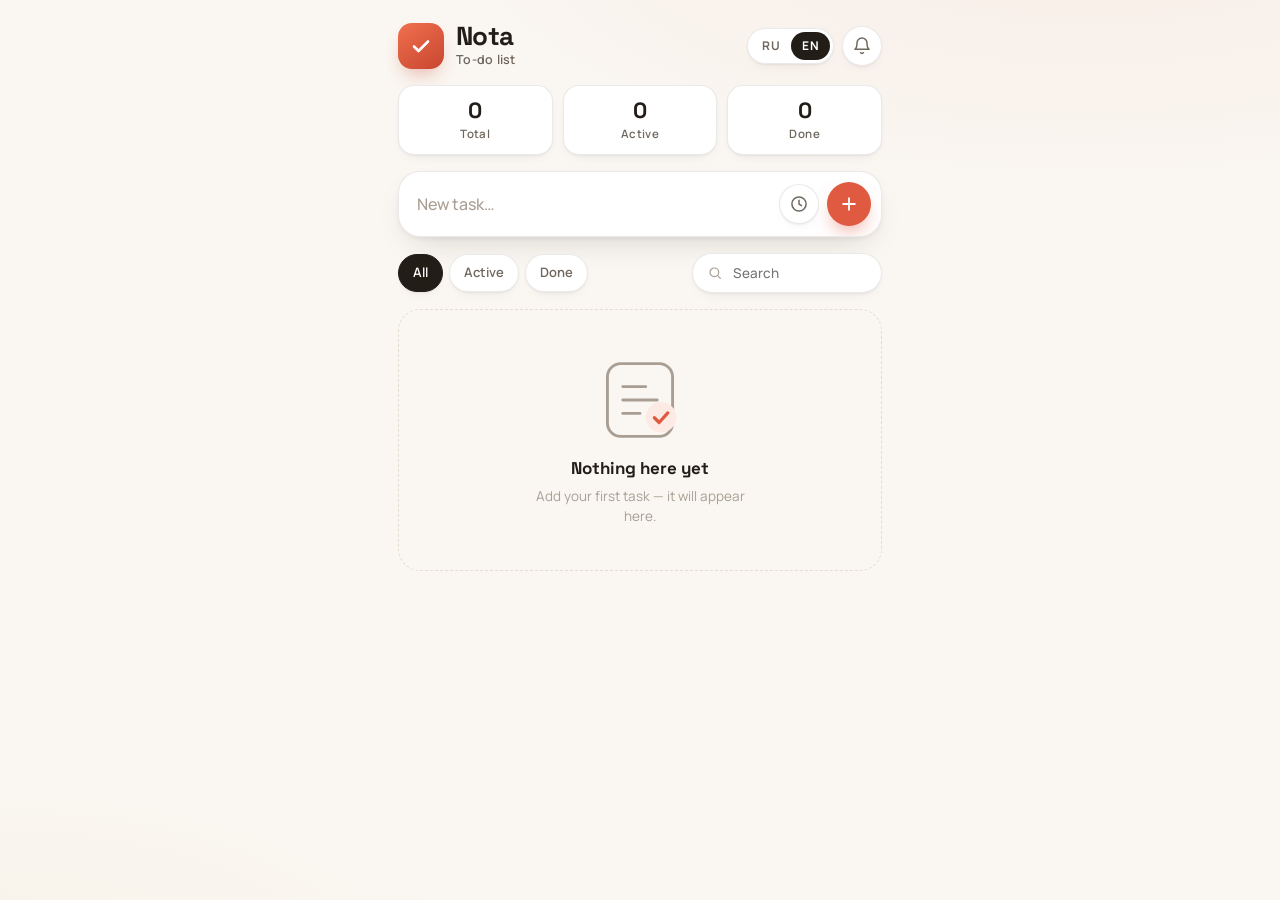
==== commit 4b2d1672: "Commit 11.09.2026 14:27" ====
--- a/docs/index.html
+++ b/docs/index.html
@@ -156,6 +156,6 @@
     <button type="button" id="toastAction" class="toast__action" hidden></button>
   </div>
 
-  <script type="module" src="./js/app.js"></script>
+  <script type="module" src="./app.js"></script>
 </body>
 </html>
